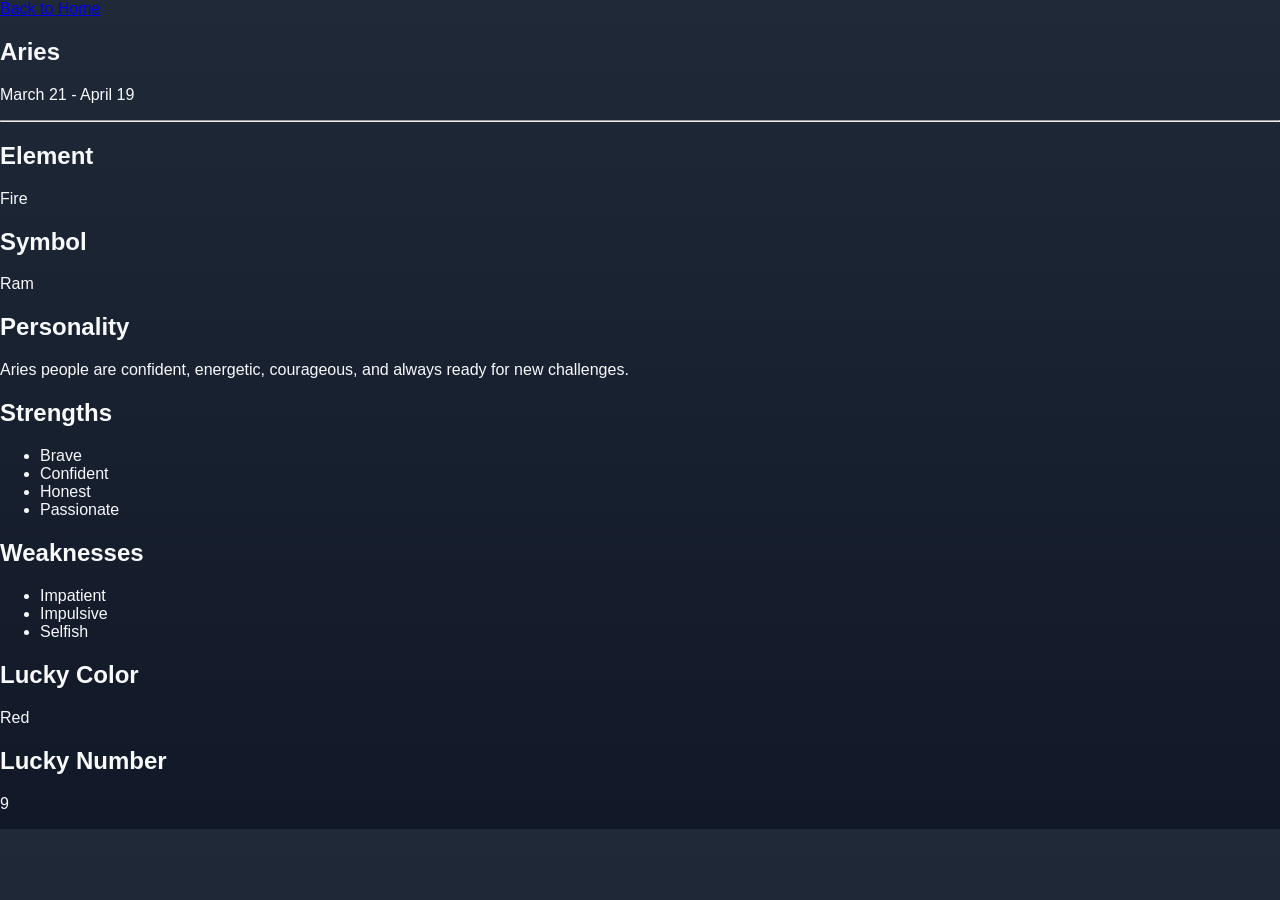
==== frontend/pages/aquarius.html @ d3443127 "First commit" ====
<!DOCTYPE html>
<html lang="en">
  <head>
    <meta charset="UTF-8" />
    <meta name="viewport" content="width=device-width, initial-scale=1.0" />
    <title>Aries - Zodiac Sign</title>
    <link rel="stylesheet" href="../style.css" />
  </head>
  <body>

    <main class="detail-page">

      <a href="../index.html"
      class="back-button">Back to Home</a>

      <section class="detail-card">

        <h1>Aries</h1>

        <p class="date">March 21 - April 19</p>

        <hr>

        <h2>Element</h2>
        <p>Fire</p>

        <h2>Symbol</h2>
        <p>Ram</p>

        <h2>Personality</h2>
        <p>Aries people are confident, energetic, courageous, and always ready for new challenges.</p>

        <h2>Strengths</h2>
        <ul>
          <li>Brave</li>
          <li>Confident</li>
          <li>Honest</li>
          <li>Passionate</li>
        </ul>

        <h2>Weaknesses</h2>
        <ul>
          <li>Impatient</li>
          <li>Impulsive</li>
          <li>Selfish</li>
        </ul>

        <h2>Lucky Color</h2>
        <p>Red</p>

        <h2>Lucky Number</h2>
        <p>9</p>

      </section>

    </main>

  </body>
</html>
---- frontend/style.css ----
* {
  box-sizing: border-box;
}

body {
  margin: 0;
  font-family: 'Segoe UI', Tahoma, Geneva, Verdana, sans-serif;
  background: linear-gradient(180deg, #1f2937, #111827);
  color: #f8fafc;
}

.page {
  max-width: 980px;
  margin: 0 auto;
  padding: 32px 20px;
}

.hero {
  text-align: center;
  padding: 32px 0 24px;
}

.hero h1 {
  margin: 0;
  font-size: clamp(2.5rem, 4vw, 4rem);
  letter-spacing: 0.04em;
}

.hero p {
  margin: 16px auto 0;
  max-width: 680px;
  line-height: 1.75;
  color: #d1d5db;
}

.card {
  background: rgba(15, 23, 42, 0.94);
  border: 1px solid rgba(148, 163, 184, 0.18);
  border-radius: 24px;
  padding: 28px;
  margin-bottom: 32px;
  box-shadow: 0 18px 50px rgba(15, 23, 42, 0.35);
}

.card h2 {
  margin-top: 0;
  font-size: 1.8rem;
}

.sign-form {
  display: grid;
  gap: 16px;
  margin-top: 20px;
}

.sign-form label {
  font-weight: 600;
  color: #e2e8f0;
}

.sign-form select,
.sign-form input {
  width: 100%;
  padding: 14px 16px;
  border-radius: 14px;
  border: 1px solid rgba(148, 163, 184, 0.24);
  background: #0f172a;
  color: #f8fafc;
  font-size: 1rem;
}

.sign-form button {
  padding: 14px 18px;
  border: none;
  border-radius: 14px;
  background: linear-gradient(135deg, #f59e0b, #ef4444);
  color: white;
  font-size: 1rem;
  font-weight: 700;
  cursor: pointer;
  transition: transform 0.2s ease, box-shadow 0.2s ease;
}

.sign-form button:hover {
  transform: translateY(-1px);
  box-shadow: 0 12px 24px rgba(239, 68, 68, 0.2);
}

.help-text {
  margin-top: 14px;
  color: #94a3b8;
  line-height: 1.7;
}

.grid {
  display: grid;
  gap: 18px;
  grid-template-columns: repeat(auto-fit, minmax(180px, 1fr));
}

.sign-card {
  background: rgba(30, 41, 59, 0.94);
  border: 1px solid rgba(148, 163, 184, 0.16);
  border-radius: 20px;
  padding: 22px;
}

.sign-card h3 {
  margin: 0 0 10px;
  font-size: 1.15rem;
}

.sign-card p {
  margin: 0;
  color: #cbd5e1;
}

.footer {
  margin-top: 34px;
  text-align: center;
  color: #94a3b8;
}

@media (max-width: 560px) {
  .page {
    padding: 20px 16px;
  }

  .card {
    padding: 22px;
  }
}
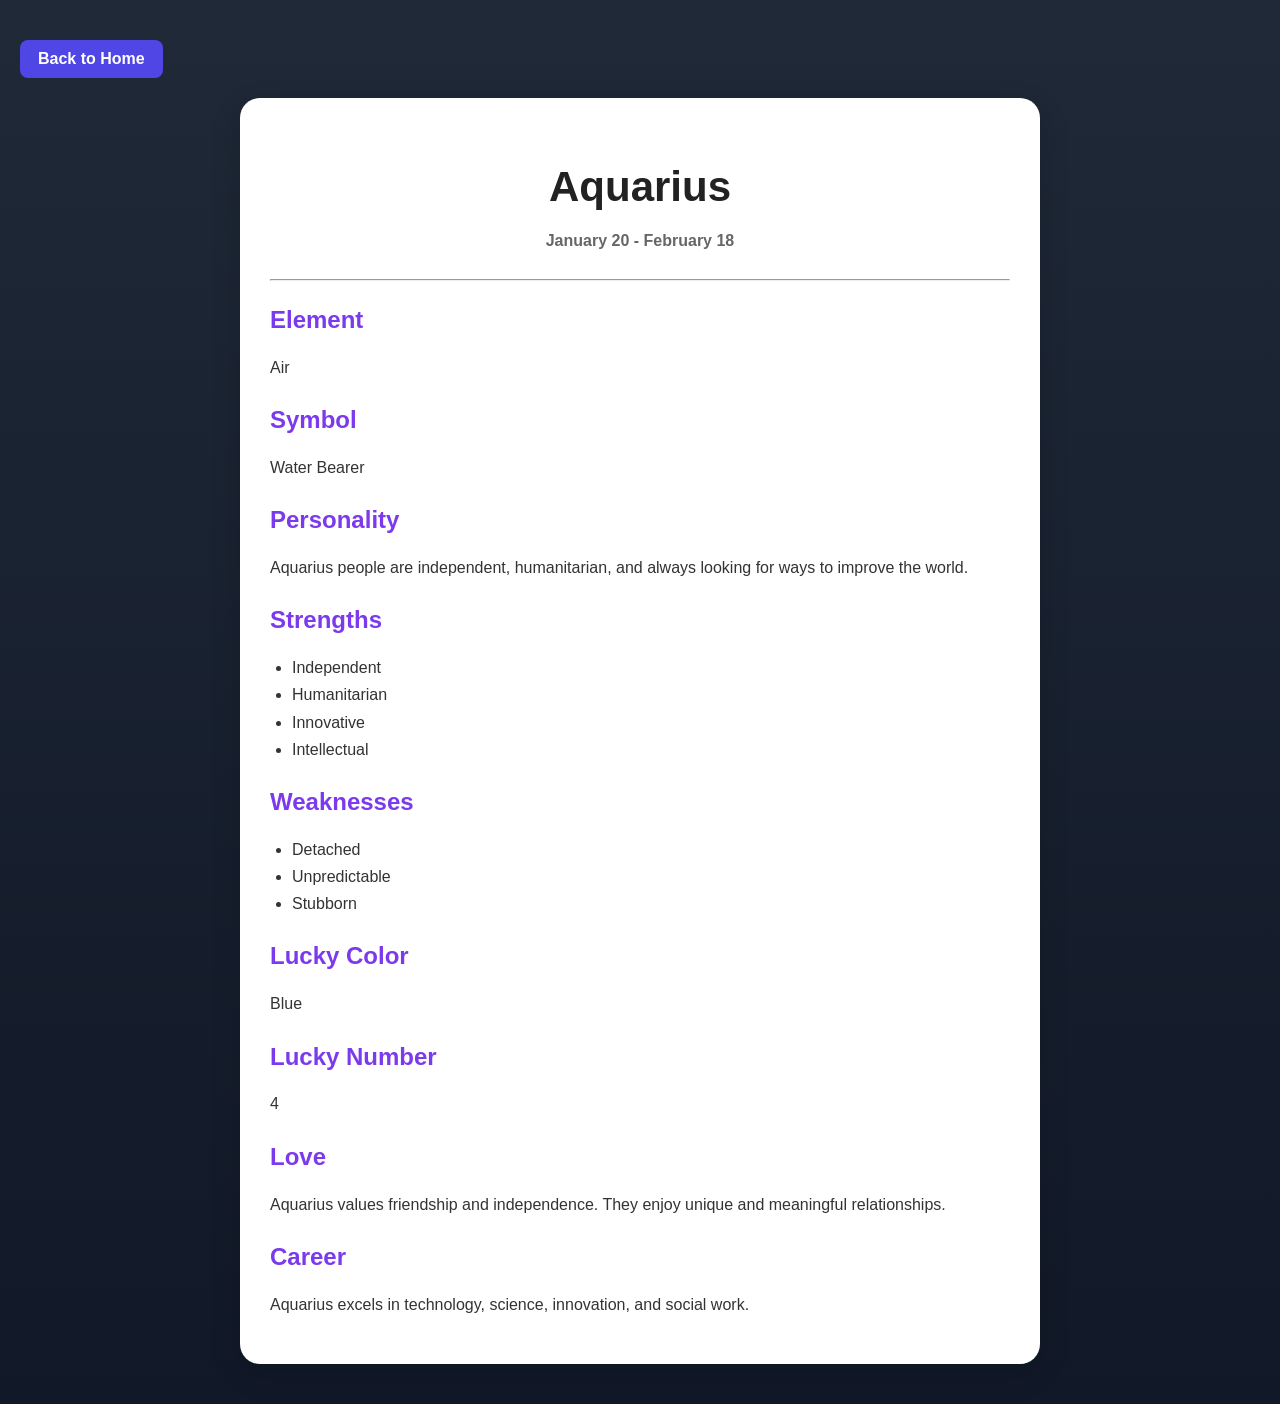
==== commit c0170e68: "first commit for frontend" ====
--- a/frontend/pages/aquarius.html
+++ b/frontend/pages/aquarius.html
@@ -3,7 +3,7 @@
   <head>
     <meta charset="UTF-8" />
     <meta name="viewport" content="width=device-width, initial-scale=1.0" />
-    <title>Aries - Zodiac Sign</title>
+    <title>Aquarius - Zodiac Sign</title>
     <link rel="stylesheet" href="../style.css" />
   </head>
   <body>
@@ -15,41 +15,51 @@
 
       <section class="detail-card">
 
-        <h1>Aries</h1>
+        <h1>Aquarius</h1>
 
-        <p class="date">March 21 - April 19</p>
+        <p class="date">January 20 - February 18</p>
 
         <hr>
 
         <h2>Element</h2>
-        <p>Fire</p>
+        <p>Air</p>
 
         <h2>Symbol</h2>
-        <p>Ram</p>
+        <p>Water Bearer</p>
 
         <h2>Personality</h2>
-        <p>Aries people are confident, energetic, courageous, and always ready for new challenges.</p>
+        <p>Aquarius people are independent, humanitarian, and always looking for ways to improve the world.</p>
 
         <h2>Strengths</h2>
         <ul>
-          <li>Brave</li>
-          <li>Confident</li>
-          <li>Honest</li>
-          <li>Passionate</li>
+          <li>Independent</li>
+          <li>Humanitarian</li>
+          <li>Innovative</li>
+          <li>Intellectual</li>
         </ul>
 
         <h2>Weaknesses</h2>
         <ul>
-          <li>Impatient</li>
-          <li>Impulsive</li>
-          <li>Selfish</li>
+          <li>Detached</li>
+          <li>Unpredictable</li>
+          <li>Stubborn</li>
         </ul>
 
         <h2>Lucky Color</h2>
-        <p>Red</p>
+        <p>Blue</p>
 
         <h2>Lucky Number</h2>
-        <p>9</p>
+        <p>4</p>
+
+         <h2>Love</h2>
+      <p>
+        Aquarius values friendship and independence. They enjoy unique and meaningful relationships.
+      </p>
+
+      <h2>Career</h2>
+      <p>
+        Aquarius excels in technology, science, innovation, and social work.
+      </p>
 
       </section>
 
--- a/frontend/style.css
+++ b/frontend/style.css
@@ -121,6 +121,74 @@
   color: #94a3b8;
 }
 
+.hidden {
+  display: none;
+}
+
+.explore-btn {
+  margin-top: 20px;
+}
+
+.detail-page {
+  min-height: 100vh;
+  padding: 40px 20px;
+}
+
+.back-button {
+  display: inline-block;
+  margin-bottom: 20px;
+  padding: 10px 18px;
+  background: #4f46e5;
+  color: white;
+  border-radius: 8px;
+  text-decoration: none;
+  font-weight: bold;
+  transition: 0.3s;
+}
+
+.back-button:hover {
+  background: #3730a3;
+}
+
+.detail-card {
+  color:#333;
+  max-width: 800px;
+  margin: 0 auto;
+  padding: 30px;
+  border-radius: 20px;
+  background: white;
+  box-shadow: 0 10px 30px rgba(0, 0, 0, 0.15);
+}
+
+.detail-card h1 {
+  color:#222;
+  text-align: center;
+  font-size: 42px;
+  margin-bottom: 10px;
+}
+
+.detail-card .date {
+  color:#666;
+  text-align: center;
+  font-weight: bold;
+  margin-bottom: 25px;
+}
+
+.detail-card h2 {
+  margin-top: 25px;
+  color: #7c3aed;
+}
+
+.detail-card p,
+.detail-card li {
+  color:#333;
+  line-height: 1.7;
+}
+
+.detail-card ul {
+  padding-left: 22px;
+}
+
 @media (max-width: 560px) {
   .page {
     padding: 20px 16px;
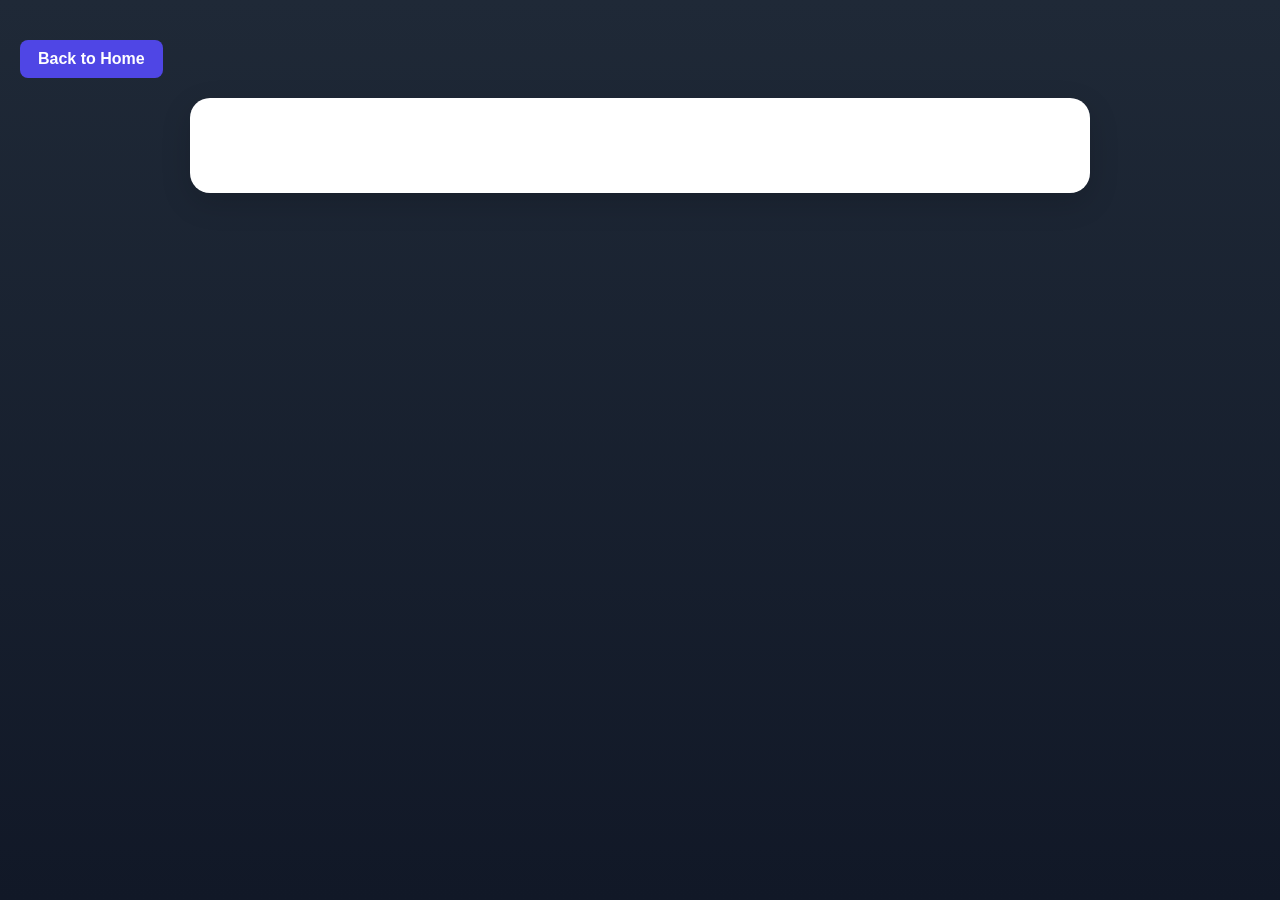
==== commit fe2caf5f: "update to all" ====
--- a/frontend/pages/aquarius.html
+++ b/frontend/pages/aquarius.html
@@ -14,6 +14,34 @@
       class="back-button">Back to Home</a>
 
       <section class="detail-card">
+
+              <h1 id="name"></h1>
+
+      <p id="dateRange"></p>
+
+      <p id="element"></p>
+
+      <p id="description"></p>
+
+      <p id="personality"></p>
+
+      <p id="strengths"></p>
+
+      <p id="weaknesses"></p>
+
+      <p id="love"></p>
+
+      <p id="career"></p>
+
+      <p id="luckyColor"></p>
+
+      <p id="luckyNumber"></p>
+
+
+         <!-- <img src="../images/aquarius.png"
+        alt="Aquarius"
+        class="zodiac-image">
+
 
         <h1>Aquarius</h1>
 
@@ -59,12 +87,14 @@
       <h2>Career</h2>
       <p>
         Aquarius excels in technology, science, innovation, and social work.
-      </p>
+      </p> -->
 
       </section>
 
     </main>
 
+    <script src="../script.js"></script>
+
   </body>
 </html>
       
--- a/frontend/style.css
+++ b/frontend/style.css
@@ -148,14 +148,17 @@
 
 .back-button:hover {
   background: #3730a3;
+  transform: translateY(-5px);
+  transition: 0.3s;
 }
 
 .detail-card {
   color:#333;
-  max-width: 800px;
+  max-width: 900px;
   margin: 0 auto;
   padding: 30px;
   border-radius: 20px;
+  transition: 0.3s;
   background: white;
   box-shadow: 0 10px 30px rgba(0, 0, 0, 0.15);
 }
@@ -189,6 +192,16 @@
   padding-left: 22px;
 }
 
+.detail-card:hover {
+  transform: translateY(-5px);
+}
+
+.zodiac-image {
+  width:150px;
+  display:block;
+  margin: 0 auto 20px;
+}
+
 @media (max-width: 560px) {
   .page {
     padding: 20px 16px;
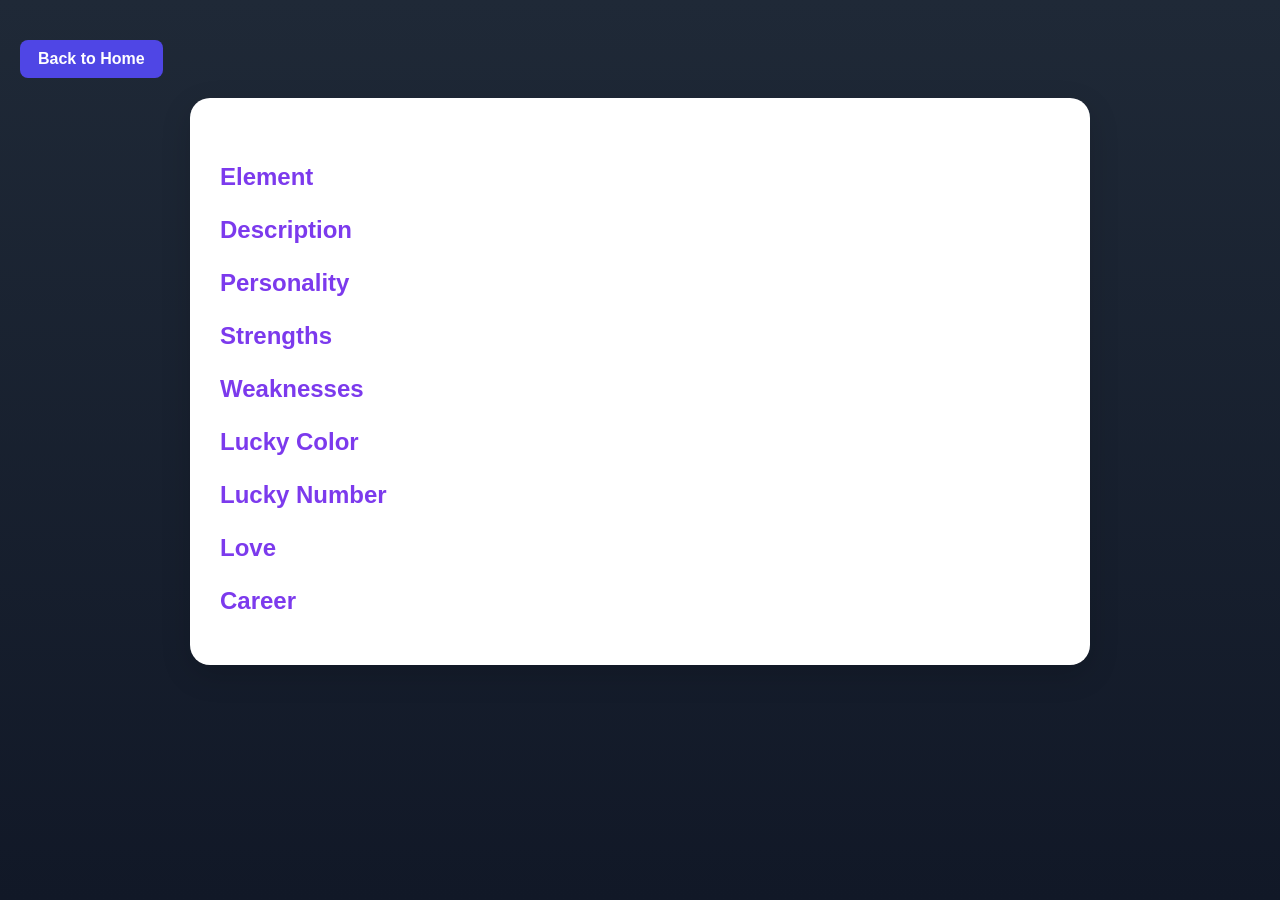
==== commit 96946062: "Update project" ====
--- a/frontend/pages/aquarius.html
+++ b/frontend/pages/aquarius.html
@@ -9,88 +9,45 @@
   <body>
 
     <main class="detail-page">
-
+      
       <a href="../index.html"
       class="back-button">Back to Home</a>
 
-      <section class="detail-card">
+  <section class="detail-card">
 
-              <h1 id="name"></h1>
+  <img id="icon" class="zodiac-image">
 
-      <p id="dateRange"></p>
+  <h1 id="name"></h1>
+  <p id="dateRange"></p>
 
-      <p id="element"></p>
+  <h2>Element</h2>
+  <p id="element"></p>
 
-      <p id="description"></p>
+  <h2>Description</h2>
+  <p id="description"></p>
 
-      <p id="personality"></p>
+  <h2>Personality</h2>
+  <p id="personality"></p>
 
-      <p id="strengths"></p>
+  <h2>Strengths</h2>
+  <p id="strengths"></p>
 
-      <p id="weaknesses"></p>
+  <h2>Weaknesses</h2>
+  <p id="weaknesses"></p>
 
-      <p id="love"></p>
+  <h2>Lucky Color</h2>
+  <p id="luckyColor"></p>
 
-      <p id="career"></p>
+  <h2>Lucky Number</h2>
+  <p id="luckyNumber"></p>
 
-      <p id="luckyColor"></p>
+  <h2>Love</h2>
+  <p id="love"></p>
 
-      <p id="luckyNumber"></p>
+  <h2>Career</h2>
+  <p id="career"></p>
 
-
-         <!-- <img src="../images/aquarius.png"
-        alt="Aquarius"
-        class="zodiac-image">
-
-
-        <h1>Aquarius</h1>
-
-        <p class="date">January 20 - February 18</p>
-
-        <hr>
-
-        <h2>Element</h2>
-        <p>Air</p>
-
-        <h2>Symbol</h2>
-        <p>Water Bearer</p>
-
-        <h2>Personality</h2>
-        <p>Aquarius people are independent, humanitarian, and always looking for ways to improve the world.</p>
-
-        <h2>Strengths</h2>
-        <ul>
-          <li>Independent</li>
-          <li>Humanitarian</li>
-          <li>Innovative</li>
-          <li>Intellectual</li>
-        </ul>
-
-        <h2>Weaknesses</h2>
-        <ul>
-          <li>Detached</li>
-          <li>Unpredictable</li>
-          <li>Stubborn</li>
-        </ul>
-
-        <h2>Lucky Color</h2>
-        <p>Blue</p>
-
-        <h2>Lucky Number</h2>
-        <p>4</p>
-
-         <h2>Love</h2>
-      <p>
-        Aquarius values friendship and independence. They enjoy unique and meaningful relationships.
-      </p>
-
-      <h2>Career</h2>
-      <p>
-        Aquarius excels in technology, science, innovation, and social work.
-      </p> -->
-
-      </section>
-
+</section>
     </main>
 
     <script src="../script.js"></script>
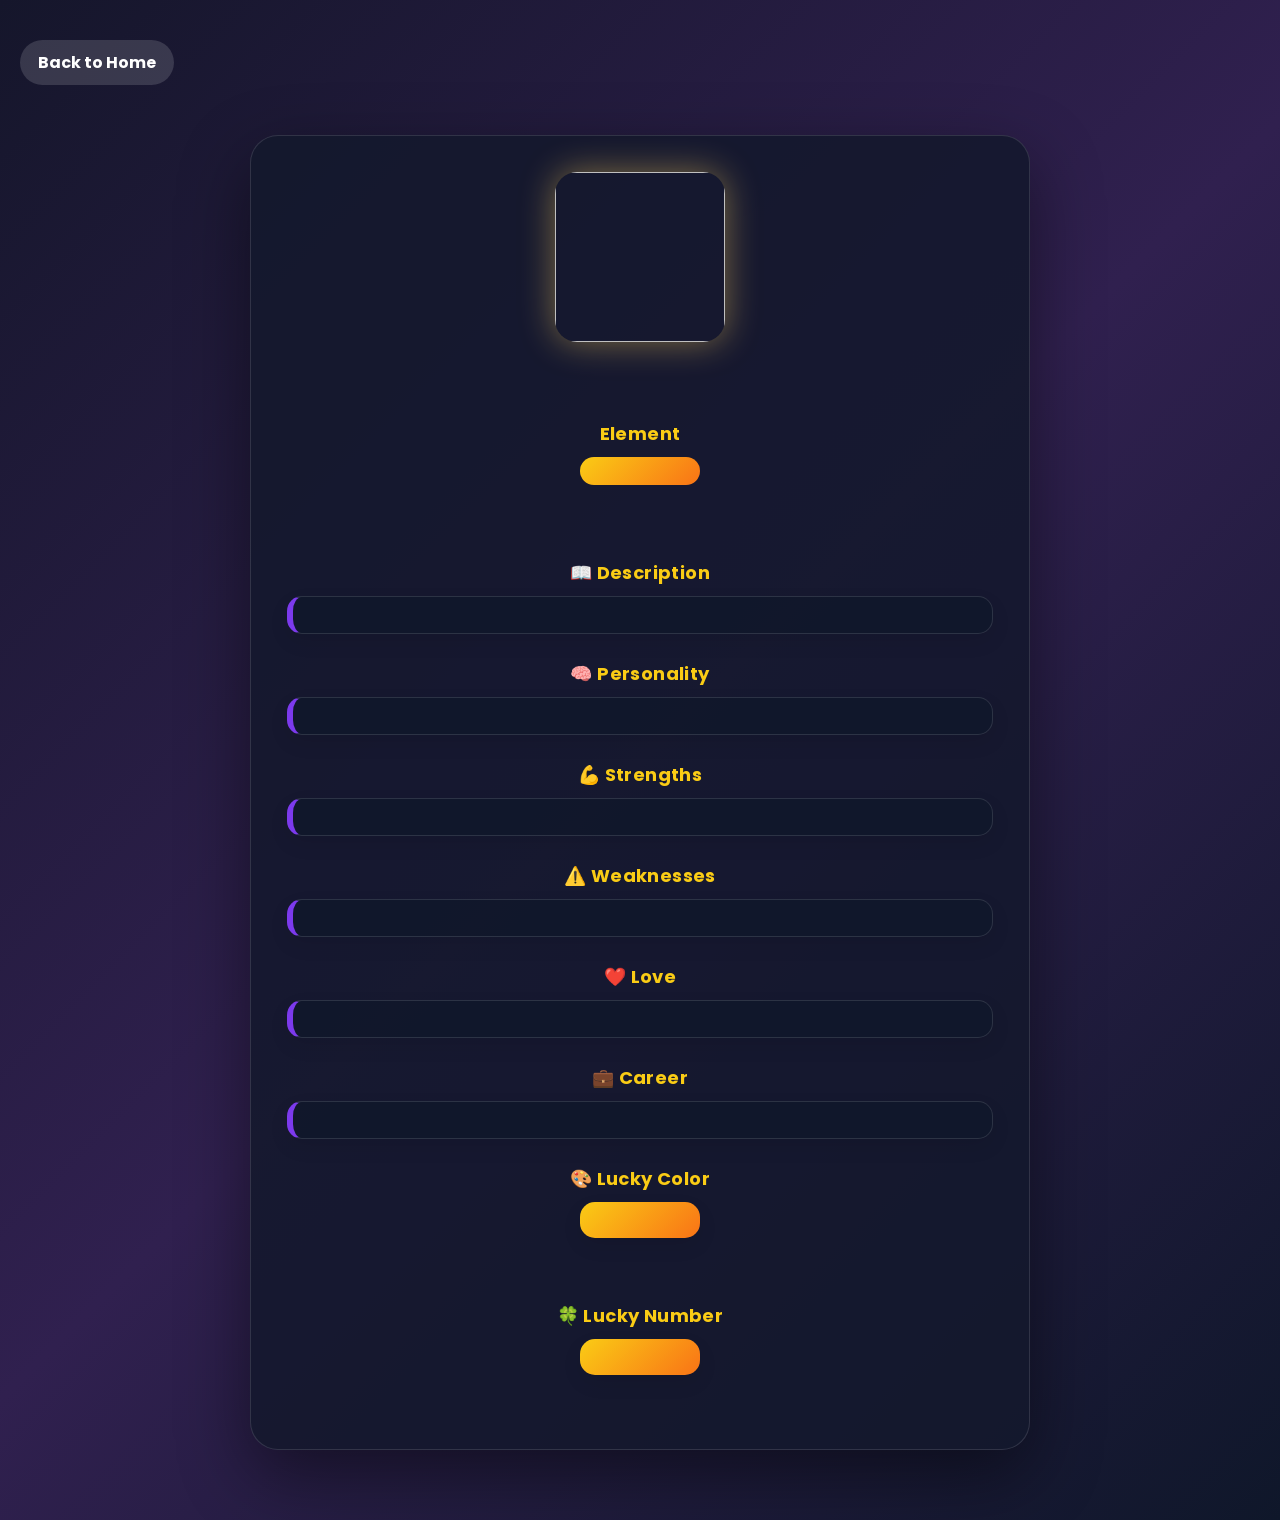
==== commit 740be1ea: "latest update add to all" ====
--- a/frontend/pages/aquarius.html
+++ b/frontend/pages/aquarius.html
@@ -23,29 +23,37 @@
   <h2>Element</h2>
   <p id="element"></p>
 
-  <h2>Description</h2>
+  <h2>📖 Description</h2>
+
   <p id="description"></p>
 
-  <h2>Personality</h2>
+  <h2>🧠 Personality</h2>
+
   <p id="personality"></p>
 
-  <h2>Strengths</h2>
+  <h2>💪 Strengths</h2>
+
   <p id="strengths"></p>
 
-  <h2>Weaknesses</h2>
+  <h2>⚠️ Weaknesses</h2>
+
   <p id="weaknesses"></p>
 
-  <h2>Lucky Color</h2>
+  <h2>❤️ Love</h2>
+
+  <p id="love"></p>
+
+  <h2>💼 Career</h2>
+
+  <p id="career"></p>
+
+  <h2>🎨 Lucky Color</h2>
+
   <p id="luckyColor"></p>
 
-  <h2>Lucky Number</h2>
+  <h2>🍀 Lucky Number</h2>
+
   <p id="luckyNumber"></p>
-
-  <h2>Love</h2>
-  <p id="love"></p>
-
-  <h2>Career</h2>
-  <p id="career"></p>
 
 </section>
     </main>
--- a/frontend/style.css
+++ b/frontend/style.css
@@ -1,3 +1,4 @@
+@import url('https://fonts.googleapis.com/css2?family=Cinzel:wght@700&family=Poppins:wght@300;400;500;600;700&display=swap');
 * {
   box-sizing: border-box;
 }
@@ -5,8 +6,12 @@
 body {
   margin: 0;
   font-family: 'Segoe UI', Tahoma, Geneva, Verdana, sans-serif;
-  background: linear-gradient(180deg, #1f2937, #111827);
+  background:
+    radial-gradient(circle at top left, rgba(139, 92, 246, 0.35), transparent 35%),
+    radial-gradient(circle at bottom right, rgba(245, 158, 11, 0.22), transparent 30%),
+    linear-gradient(180deg, #0f172a, #020617);
   color: #f8fafc;
+  min-height: 100vh;
 }
 
 .page {
@@ -20,10 +25,19 @@
   padding: 32px 0 24px;
 }
 
-.hero h1 {
+/* .hero h1 {
   margin: 0;
   font-size: clamp(2.5rem, 4vw, 4rem);
   letter-spacing: 0.04em;
+} */
+
+.hero h1 {
+  margin: 0;
+  font-size: clamp(2.8rem, 5vw, 4.5rem);
+  letter-spacing: 0.06em;
+  background: linear-gradient(135deg, #fbbf24, #f472b6, #818cf8);
+  -webkit-background-clip: text;
+  -webkit-text-fill-color: transparent;
 }
 
 .hero p {
@@ -33,13 +47,23 @@
   color: #d1d5db;
 }
 
-.card {
+/* .card {
   background: rgba(15, 23, 42, 0.94);
   border: 1px solid rgba(148, 163, 184, 0.18);
   border-radius: 24px;
   padding: 28px;
   margin-bottom: 32px;
   box-shadow: 0 18px 50px rgba(15, 23, 42, 0.35);
+} */
+
+.card {
+  background: rgba(15, 23, 42, 0.72);
+  border: 1px solid rgba(255, 255, 255, 0.14);
+  border-radius: 28px;
+  padding: 32px;
+  margin-bottom: 32px;
+  box-shadow: 0 24px 70px rgba(0, 0, 0, 0.35);
+  backdrop-filter: blur(14px);
 }
 
 .card h2 {
@@ -70,20 +94,21 @@
 }
 
 .sign-form button {
-  padding: 14px 18px;
+  padding: 15px 20px;
   border: none;
-  border-radius: 14px;
-  background: linear-gradient(135deg, #f59e0b, #ef4444);
+  border-radius: 16px;
+  background: linear-gradient(135deg, #fbbf24, #f97316, #ec4899);
   color: white;
   font-size: 1rem;
-  font-weight: 700;
+  font-weight: bold;
+  letter-spacing: 1px;
   cursor: pointer;
-  transition: transform 0.2s ease, box-shadow 0.2s ease;
+  transition: all .3s ease;
 }
 
 .sign-form button:hover {
-  transform: translateY(-1px);
-  box-shadow: 0 12px 24px rgba(239, 68, 68, 0.2);
+  transform: translateY(-3px);
+  box-shadow: 0 15px 35px rgba(236,72,153,.35);
 }
 
 .help-text {
@@ -153,7 +178,10 @@
 }
 
 .detail-card {
-  color:#333;
+  font-size:30px;
+  text-align:center;
+  margin-bottom:10px;
+  color:#222;
   max-width: 900px;
   margin: 0 auto;
   padding: 30px;
@@ -177,9 +205,22 @@
   margin-bottom: 25px;
 }
 
-.detail-card h2 {
-  margin-top: 25px;
-  color: #7c3aed;
+/* .detail-card h2{
+
+    color:#6d28d9;
+
+    margin-top:35px;
+
+    margin-bottom:10px;
+
+} */
+
+.detail-card h2{
+    display:flex;
+    align-items:center;
+    justify-content:center;
+    gap:12px;
+    font-size:38px;
 }
 
 .detail-card p,
@@ -202,6 +243,174 @@
   margin: 0 auto 20px;
 }
 
+.card-image{
+
+    width:100%;
+
+    height:220px;
+
+    object-fit:cover;
+
+    border-radius:15px;
+
+    margin-bottom:15px;
+
+}
+
+.detail-image{
+
+    width:250px;
+
+    display:block;
+
+    margin:auto;
+
+    margin-bottom:30px;
+
+}
+
+.sign-icon {
+  font-size: 2.4rem;
+  margin-bottom: 12px;
+}
+
+.sign-card {
+  text-align: center;
+}
+
+.sign-card p:last-child {
+  margin-top: 10px;
+  color: #fbbf24;
+  font-weight: bold;
+}
+
+
+.sign-card {
+  background: rgba(30, 41, 59, 0.78);
+  border: 1px solid rgba(255, 255, 255, 0.14);
+  border-radius: 22px;
+  padding: 24px;
+  transition: 0.3s;
+  backdrop-filter: blur(10px);
+}
+
+.sign-card:hover {
+  transform: translateY(-8px);
+  box-shadow: 0 18px 40px rgba(129, 140, 248, 0.25);
+}
+/* DB detail page */
+/* #icon {
+  width: 120px;
+  height: 120px;
+  display: block;
+  margin: 0 auto 20px;
+  object-fit: contain;
+} */
+
+#icon{
+
+    width:170px;
+
+    display:block;
+
+    margin:auto;
+
+    margin-bottom:20px;
+
+}
+
+#name {
+  text-align: center;
+}
+
+#dateRange{
+    text-align:center;
+    color:#666;
+    font-size:18px;
+}
+
+#element{
+    text-align:center;
+    font-size:22px;
+    font-weight:bold;
+    color:#2563eb;
+    margin-bottom:35px;
+}
+
+#luckyColor{
+    font-weight:bold;
+    color:#7c3aed;
+}
+
+#description,
+#personality,
+#strengths,
+#weaknesses,
+#love,
+#career,
+#luckyColor,
+#luckyNumber{
+
+    background:#f8fafc;
+
+    border-left:6px solid #7c3aed;
+
+    border-radius:15px;
+
+    text-align: left;
+
+    padding:18px;
+
+    margin-bottom:25px;
+
+    box-shadow:0 8px 20px rgba(0,0,0,.08);
+
+}
+
+#description:hover,
+#personality:hover,
+#strengths:hover,
+#weaknesses:hover,
+#love:hover,
+#career:hover{
+
+    transform:translateY(-4px);
+
+    transition:.3s;
+
+}
+
+.explore-btn {
+  width: 100%;
+  margin-top: 24px;
+  padding: 15px;
+  border: none;
+  border-radius: 16px;
+  background: linear-gradient(135deg, #6366f1, #8b5cf6);
+  color: white;
+  font-size: 1rem;
+  font-weight: bold;
+  cursor: pointer;
+  transition: all .3s ease;
+}
+
+.explore-btn:hover {
+  transform: translateY(-3px);
+  box-shadow: 0 15px 35px rgba(99,102,241,.35);
+}
+
+.sign-icon-img {
+  width: 70px;
+  height: 70px;
+  object-fit: contain;
+  display: block;
+  margin: 0 auto 14px;
+}
+
+.sign-link {
+  text-decoration: none;
+}
+
 @media (max-width: 560px) {
   .page {
     padding: 20px 16px;
@@ -211,3 +420,328 @@
     padding: 22px;
   }
 }
+/* ===== Professional Detail Page Design ===== */
+
+.detail-page {
+  min-height: 100vh;
+  padding: 40px 20px;
+  background: linear-gradient(135deg, #15162b, #30204f, #0f172a);
+  color: #f8fafc;
+}
+
+.detail-card {
+  max-width: 780px;
+  margin: 30px auto;
+  padding: 36px;
+  border-radius: 28px;
+  background: rgba(20, 24, 45, 0.88);
+  box-shadow: 0 25px 70px rgba(0, 0, 0, 0.45);
+  border: 1px solid rgba(255, 255, 255, 0.12);
+  animation: detailFade 0.6s ease;
+}
+
+.zodiac-image {
+  display: block;
+  width: 170px;
+  height: 170px;
+  object-fit: cover;
+  border-radius: 22px;
+  margin: 0 auto 18px;
+  box-shadow: 0 0 35px rgba(255, 210, 90, 0.45);
+}
+
+.detail-card h1 {
+  text-align: center;
+  font-size: 42px;
+  margin: 10px 0;
+  color: #ffffff;
+}
+
+#dateRange {
+  text-align: center;
+  color: #cbd5e1;
+  margin-bottom: 30px;
+  background: transparent;
+}
+
+.detail-card h2 {
+  margin-top: 24px;
+  margin-bottom: 10px;
+  color: #facc15;
+  border-left: none;
+  padding-left: 0;
+  font-size: 22px;
+}
+
+.detail-card p {
+  color: #e5e7eb;
+  background: rgba(255, 255, 255, 0.08);
+  padding: 14px 16px;
+  border-radius: 14px;
+  line-height: 1.7;
+  margin: 0 0 12px;
+}
+
+#element,
+#luckyColor,
+#luckyNumber {
+  display: inline-block;
+  min-width: 120px;
+  text-align: center;
+  color: #111827;
+  background: #facc15;
+  font-weight: 700;
+}
+
+.back-button {
+  display: inline-block;
+  padding: 10px 18px;
+  border-radius: 999px;
+  background: rgba(255, 255, 255, 0.14);
+  color: white;
+  text-decoration: none;
+  font-weight: 700;
+}
+
+.back-button:hover {
+  background: #facc15;
+  color: #111827;
+}
+
+@keyframes detailFade {
+  from {
+    opacity: 0;
+    transform: translateY(28px);
+  }
+  to {
+    opacity: 1;
+    transform: translateY(0);
+  }
+}
+.detail-card p {
+  color: #1f2937 !important;
+  background: #ffffff !important;
+  font-weight: 600;
+}
+
+#description,
+#personality,
+#strengths,
+#weaknesses,
+#love,
+#career {
+  color: #1f2937 !important;
+  background: #ffffff !important;
+}
+
+#element,
+#luckyColor,
+#luckyNumber {
+  color: #111827 !important;
+  background: #facc15 !important;
+  font-weight: 700;
+}
+
+.detail-card h2 {
+  color: #facc15 !important;
+}
+/* ===== Better Text Design for Detail Page ===== */
+
+.detail-card p {
+  background: rgba(255, 255, 255, 0.08) !important;
+  color: #e5e7eb !important;
+  border: 1px solid rgba(255, 255, 255, 0.12);
+  border-radius: 14px;
+  padding: 14px 16px;
+  line-height: 1.8;
+  font-size: 15px;
+  font-weight: 500;
+  letter-spacing: 0.2px;
+  box-shadow: none;
+}
+
+#description,
+#personality,
+#strengths,
+#weaknesses,
+#love,
+#career {
+  background: rgba(15, 23, 42, 0.65) !important;
+  color: #f1f5f9 !important;
+}
+
+#dateRange {
+  background: transparent !important;
+  color: #cbd5e1 !important;
+  text-align: center;
+  border: none;
+}
+
+#element,
+#luckyColor,
+#luckyNumber {
+  background: linear-gradient(135deg, #facc15, #f97316) !important;
+  color: #111827 !important;
+  font-weight: 800;
+  border: none;
+}
+
+.detail-card h2 {
+  color: #facc15 !important;
+  text-align: center;
+  border-left: none !important;
+  padding-left: 0 !important;
+  margin-top: 26px;
+  font-size: 18px;
+  letter-spacing: 0.4px;
+}
+body {
+    font-family: 'Poppins', sans-serif;
+}
+
+.detail-card h1 {
+    font-family: 'Cinzel', serif;
+    font-size: 42px;
+    letter-spacing: 2px;
+    color: #fff;
+}
+
+.detail-card h2 {
+    font-family: 'Poppins', sans-serif;
+    font-weight: 700;
+}
+
+.detail-card p {
+    font-family: 'Poppins', sans-serif;
+    font-size: 16px;
+    line-height: 1.8;
+}
+.detail-card p {
+    text-align: left;
+}
+.detail-card p {
+    transition: all 0.3s ease;
+}
+
+.detail-card p:hover {
+    transform: translateY(-3px);
+    border-color: #facc15;
+    box-shadow: 0 0 15px rgba(250,204,21,0.4);
+}
+#name {
+    font-size: 48px;
+    color: #ffd700;
+    text-shadow: 0 0 15px rgba(255,215,0,0.7);
+}
+body {
+  background:
+    linear-gradient(rgba(5, 7, 25, 0.75), rgba(5, 7, 25, 0.85)),
+    url("Images/galaxy-bg.jpg");
+
+  background-size: cover;
+  background-position: center;
+  background-repeat: no-repeat;
+  background-attachment: fixed;
+}
+.sign-card img {
+    width: 180px;
+    height: 260px;
+    object-fit: cover;
+    border-radius: 18px;
+    transition: 0.3s;
+}
+#zodiac-grid {
+  display: grid;
+  grid-template-columns: repeat(4, 1fr);
+  gap: 22px;
+  max-width: 920px;
+  margin: 36px auto;
+}
+
+.sign-link {
+  text-decoration: none;
+}
+
+.sign-card {
+  padding: 0 !important;
+  background: transparent !important;
+  border: none !important;
+  box-shadow: none !important;
+  overflow: hidden;
+  border-radius: 22px;
+}
+
+.sign-icon-img {
+  width: 100%;
+  height: 300px;
+  object-fit: contain;
+  border-radius: 22px;
+  transition: 0.35s ease;
+  box-shadow: 0 12px 35px rgba(0, 0, 0, 0.45);
+}
+
+.sign-icon-img:hover {
+  transform: scale(1.07) translateY(-6px);
+  box-shadow: 0 0 35px rgba(250, 204, 21, 0.8);
+}
+
+@media (max-width: 768px) {
+  #zodiac-grid {
+    grid-template-columns: repeat(2, 1fr);
+  }
+
+  .sign-icon-img {
+    height: 230px;
+  }
+}
+#zodiac-grid {
+  grid-template-columns: repeat(3, 1fr) !important;
+  gap: 28px !important;
+  max-width: 980px !important;
+}
+
+.sign-card {
+  width: 260px !important;
+  height: 360px !important;
+  overflow: visible !important;
+}
+
+.sign-icon-img {
+  width: 260px !important;
+  height: 360px !important;
+  object-fit: contain !important;
+  border-radius: 22px;
+}
+.result-box {
+  text-align: center;
+  padding: 24px;
+  margin-top: 20px;
+  border-radius: 22px;
+  background: rgba(15, 23, 42, 0.75);
+  border: 1px solid rgba(250, 204, 21, 0.35);
+  box-shadow: 0 0 35px rgba(250, 204, 21, 0.25);
+}
+
+.result-symbol {
+  font-size: 70px;
+  color: #facc15;
+  text-shadow: 0 0 20px rgba(250, 204, 21, 0.9);
+}
+
+.result-box h3 {
+  font-size: 42px;
+  color: #ffffff;
+  margin: 8px 0;
+}
+
+.result-date {
+  color: #c4b5fd;
+  font-size: 18px;
+  font-weight: 700;
+}
+
+.result-element {
+  color: #38bdf8;
+  font-size: 18px;
+  font-weight: 800;
+}
